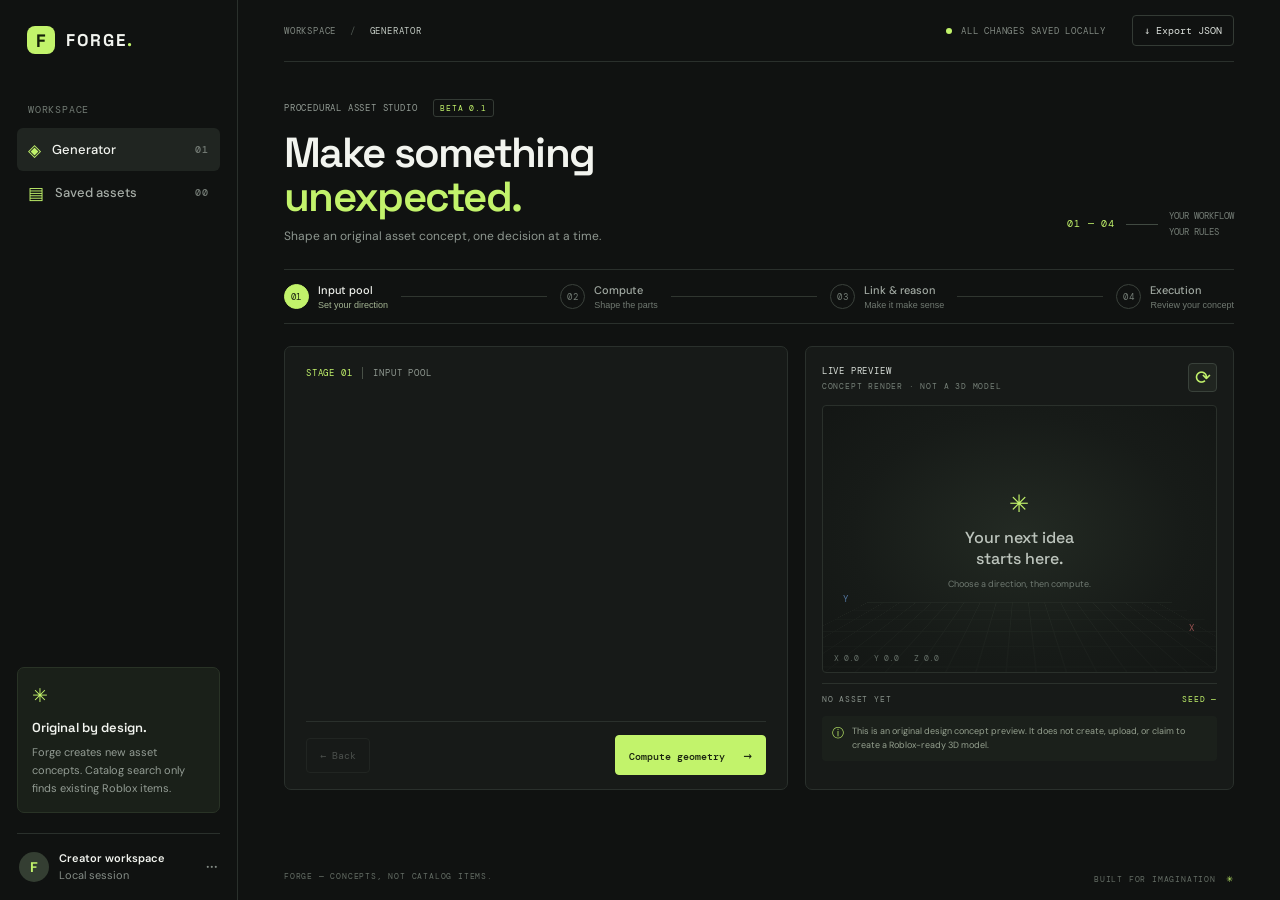
==== index.html @ 3b4d80a1 "Build four-stage Roblox asset concept generator" ====
<!doctype html>
<html lang="en">
<head>
  <meta charset="utf-8">
  <meta name="viewport" content="width=device-width, initial-scale=1">
  <meta name="theme-color" content="#101211">
  <meta name="description" content="Design original Roblox-inspired asset concepts with a four-stage generator, saved library, and JSON export.">
  <title>Forge — Roblox Asset Generator</title>
  <link rel="preconnect" href="https://fonts.googleapis.com">
  <link rel="preconnect" href="https://fonts.gstatic.com" crossorigin>
  <link href="https://fonts.googleapis.com/css2?family=DM+Mono:wght@400;500&family=DM+Sans:wght@400;500;600;700&family=Space+Grotesk:wght@400;500;600;700&display=swap" rel="stylesheet">
  <link rel="stylesheet" href="styles.css">
  <script src="app.js" defer></script>
</head>
<body>
  <div class="app-shell">
    <aside class="sidebar">
      <a class="brand" href="#" aria-label="Forge home"><span class="brand-mark">F</span><span>FORGE<span class="brand-dot">.</span></span></a>
      <div class="workspace-label">WORKSPACE</div>
      <button class="nav-item active" data-view="generator"><span class="nav-icon">◈</span> Generator <span class="nav-count">01</span></button>
      <button class="nav-item" data-view="library"><span class="nav-icon">▤</span> Saved assets <span id="saved-count" class="nav-count">00</span></button>
      <div class="sidebar-bottom">
        <div class="help-card"><span class="help-spark">✳</span><strong>Original by design.</strong><p>Forge creates new asset concepts. Catalog search only finds existing Roblox items.</p></div>
        <div class="profile"><div class="avatar">F</div><div><strong>Creator workspace</strong><span>Local session</span></div><span class="profile-menu">···</span></div>
      </div>
    </aside>

    <main class="main-content">
      <header class="topbar"><div class="breadcrumb">WORKSPACE <span>/</span> <b id="breadcrumb-page">GENERATOR</b></div><div class="topbar-right"><span class="status-dot"></span><span>ALL CHANGES SAVED LOCALLY</span><button id="export-top" class="top-export" type="button">↓ Export JSON</button></div></header>
      <section id="generator-view" class="view">
        <div class="page-heading"><div><div class="eyebrow">PROCEDURAL ASSET STUDIO <span class="version">BETA 0.1</span></div><h1>Make something<br><span>unexpected.</span></h1><p class="heading-copy">Shape an original asset concept, one decision at a time.</p></div><div class="heading-aside"><span class="aside-index">01 — 04</span><span class="aside-line"></span><span>YOUR WORKFLOW<br>YOUR RULES</span></div></div>
        <div class="stage-track" aria-label="Generation workflow stages">
          <button class="stage active" data-stage="1"><span class="stage-number">01</span><span><b>Input pool</b><small>Set your direction</small></span></button><span class="track-line"></span>
          <button class="stage" data-stage="2"><span class="stage-number">02</span><span><b>Compute</b><small>Shape the parts</small></span></button><span class="track-line"></span>
          <button class="stage" data-stage="3"><span class="stage-number">03</span><span><b>Link & reason</b><small>Make it make sense</small></span></button><span class="track-line"></span>
          <button class="stage" data-stage="4"><span class="stage-number">04</span><span><b>Execution</b><small>Review your concept</small></span></button>
        </div>
        <div class="workbench">
          <section class="controls-panel">
            <div class="panel-kicker"><span id="stage-kicker">STAGE 01</span><span class="panel-divider"></span><span id="stage-caption">INPUT POOL</span></div>
            <div id="stage-content"></div>
            <div class="panel-footer"><button id="back-btn" class="button button-quiet" type="button" disabled>← Back</button><button id="next-btn" class="button button-primary" type="button">Compute geometry <span>→</span></button></div>
          </section>
          <aside class="preview-panel">
            <div class="preview-top"><div><span class="preview-label">LIVE PREVIEW</span><span class="preview-sub">CONCEPT RENDER · NOT A 3D MODEL</span></div><button id="randomize-btn" class="icon-button" type="button" title="Generate a new random concept" aria-label="Generate a random concept">⟳</button></div>
            <div class="preview-stage"><div class="preview-grid"></div><span class="axis axis-x">X</span><span class="axis axis-y">Y</span><div id="asset-preview" class="asset-preview"><div class="empty-preview"><span>✳</span><b>Your next idea<br>starts here.</b><small>Choose a direction, then compute.</small></div></div><span class="preview-coordinate">X 0.0 &nbsp; Y 0.0 &nbsp; Z 0.0</span></div>
            <div class="preview-meta"><span id="preview-class">NO ASSET YET</span><span id="preview-seed">SEED —</span></div>
            <div class="preview-note"><span>ⓘ</span><p>This is an original design concept preview. It does not create, upload, or claim to create a Roblox-ready 3D model.</p></div>
          </aside>
        </div>
      </section>
      <section id="library-view" class="view hidden">
        <div class="library-heading"><div><div class="eyebrow">YOUR WORKSPACE</div><h1>Saved <span>assets.</span></h1><p class="heading-copy">Concepts are stored in this browser, just for you.</p></div><button id="library-export" class="button button-primary" type="button">↓ Export library JSON</button></div>
        <div id="library-content"></div>
      </section>
      <footer class="page-footer"><span>FORGE — CONCEPTS, NOT CATALOG ITEMS.</span><span>BUILT FOR IMAGINATION <b>✳</b></span></footer>
    </main>
  </div>
  <div id="toast" class="toast" role="status" aria-live="polite"></div>
</body>
</html>
---- styles.css ----
@import url('https://fonts.googleapis.com/css2?family=DM+Mono:wght@400;500&family=DM+Sans:wght@400;500;600;700&family=Space+Grotesk:wght@400;500;600;700&display=swap');
:root{color-scheme:dark;--bg:#101211;--panel:#171a18;--panel2:#1d211e;--line:#2a302c;--muted:#858d87;--text:#f2f4ef;--green:#c2f36b;--green-dark:#92c640;--mono:'DM Mono',monospace;--sans:'DM Sans',sans-serif;--display:'Space Grotesk',sans-serif}*{box-sizing:border-box}body{margin:0;background:var(--bg);color:var(--text);font-family:var(--sans);font-size:14px}.app-shell{min-height:100vh;display:flex}.sidebar{width:238px;flex-shrink:0;border-right:1px solid var(--line);padding:26px 17px 18px;display:flex;flex-direction:column;min-height:100vh}.brand{display:flex;align-items:center;gap:11px;color:var(--text);text-decoration:none;font:700 17px var(--display);letter-spacing:1.9px;padding:0 10px 49px}.brand-mark{height:28px;width:28px;border-radius:8px;background:var(--green);color:#15200a;display:grid;place-items:center;font:700 18px var(--display);letter-spacing:0}.brand-dot{color:var(--green)}.workspace-label,.eyebrow,.panel-kicker,.preview-label,.preview-sub,.preview-meta,.topbar,.page-footer,.stage-number,.nav-count,.aside-index{font-family:var(--mono);letter-spacing:.8px}.workspace-label{font-size:10px;color:#717a73;padding:0 11px 12px}.nav-item{height:43px;background:transparent;border:0;color:#a6ada7;display:flex;align-items:center;gap:11px;padding:0 11px;width:100%;text-align:left;border-radius:6px;font:500 13px var(--sans);cursor:pointer}.nav-item.active,.nav-item:hover{background:#202521;color:var(--text)}.nav-icon{font-size:17px;color:var(--green)}.nav-count{margin-left:auto;font-size:10px;color:#737b75}.sidebar-bottom{margin-top:auto}.help-card{padding:15px 14px;background:#1a2019;border:1px solid #293326;border-radius:7px;margin-bottom:20px}.help-spark{color:var(--green);font-size:19px;display:block;margin-bottom:10px}.help-card strong{font:600 13px var(--display)}.help-card p{color:#939c94;font-size:11px;line-height:1.65;margin:7px 0 0}.profile{border-top:1px solid var(--line);padding:17px 2px 0;display:flex;align-items:center;gap:10px}.avatar{height:30px;width:30px;border-radius:50%;background:#343e32;color:var(--green);display:grid;place-items:center;font-weight:700}.profile strong,.profile span{display:block;font-size:11px}.profile strong{font-weight:600}.profile div:nth-child(2) span{color:var(--muted);margin-top:3px}.profile-menu{margin-left:auto;color:var(--muted);font-size:18px!important}.main-content{width:min(1200px,100%);margin:0 auto;padding:0 46px;display:flex;flex-direction:column;min-height:100vh}.topbar{height:62px;border-bottom:1px solid var(--line);display:flex;align-items:center;justify-content:space-between;font-size:9px;color:#818982}.breadcrumb span{padding:0 8px;color:#4f5751}.breadcrumb b{color:#c3cbc4;font-weight:400}.topbar-right{display:flex;align-items:center;gap:9px}.status-dot{height:6px;width:6px;border-radius:50%;background:var(--green)}.top-export{margin-left:17px;border:1px solid #343b35;background:transparent;color:#dbe0db;border-radius:4px;padding:8px 11px;font:10px var(--mono);cursor:pointer}.top-export:hover{border-color:var(--green);color:var(--green)}.page-heading{padding:37px 0 25px;display:flex;justify-content:space-between;align-items:flex-end}.eyebrow{font-size:9px;color:#929b94}.version{display:inline-block;margin-left:10px;padding:3px 6px;border:1px solid #343b35;border-radius:3px;font-size:8px;color:var(--green)}h1{font:600 42px/1.05 var(--display);letter-spacing:-1.7px;margin:14px 0 9px}h1 span{color:var(--green)}.heading-copy{margin:0;color:#8e9790;font-size:12px}.heading-aside{display:flex;align-items:center;gap:11px;color:#747d76;font:9px/1.8 var(--mono);padding-bottom:4px}.aside-index{font-size:10px;color:var(--green)}.aside-line{width:32px;height:1px;background:#414a42}.stage-track{display:flex;align-items:center;border-top:1px solid var(--line);border-bottom:1px solid var(--line);padding:13px 0;margin-bottom:22px}.stage{display:flex;align-items:center;gap:9px;border:0;background:none;color:#747d76;text-align:left;padding:0;cursor:pointer;flex-shrink:0}.stage-number{height:25px;width:25px;border:1px solid #3a413b;border-radius:50%;display:grid;place-items:center;font-size:9px}.stage b,.stage small{display:block}.stage b{font:500 11px var(--sans);color:#a1a9a2}.stage small{font-size:9px;color:#707971;margin-top:3px}.stage.active .stage-number,.stage.done .stage-number{background:var(--green);color:#18200f;border-color:var(--green)}.stage.active b,.stage.done b{color:var(--text)}.stage.active small{color:#a4b593}.track-line{height:1px;background:#303630;flex:1;margin:0 13px;min-width:8px}.workbench{display:grid;grid-template-columns:minmax(0,1.08fr) minmax(330px,.92fr);gap:17px;align-items:stretch}.controls-panel,.preview-panel{background:var(--panel);border:1px solid var(--line);border-radius:7px}.controls-panel{padding:20px 21px 14px;min-height:444px;display:flex;flex-direction:column}.panel-kicker{display:flex;align-items:center;gap:10px;font-size:9px;color:var(--green)}.panel-divider{height:12px;width:1px;background:#485046}.panel-kicker span:last-child{color:#919a92}.stage-title{font:500 21px var(--display);letter-spacing:-.4px;margin:21px 0 5px}.stage-description{font-size:11px;line-height:1.6;color:#858e87;margin:0 0 20px;max-width:460px}.field-label{font:10px var(--mono);color:#bac1bb;letter-spacing:.3px;display:flex;justify-content:space-between;margin-bottom:8px}.field-label small{color:#79827b;font-size:9px}.field-grid{display:grid;grid-template-columns:1fr 1fr;gap:16px 13px}.field select,.field input[type=text],.field input[type=number]{width:100%;height:37px;border:1px solid #343b35;border-radius:4px;background:#111412;color:#e3e7e2;padding:0 10px;font:11px var(--sans);outline:none}.field select:focus,.field input:focus{border-color:var(--green-dark)}.color-options{display:flex;gap:8px;align-items:center;height:32px}.color-swatch{height:23px;width:23px;border:2px solid transparent;border-radius:50%;cursor:pointer;padding:0;position:relative}.color-swatch.selected{outline:1px solid var(--green);outline-offset:3px}.color-swatch.selected:after{content:'✓';position:absolute;inset:0;display:grid;place-items:center;font-size:11px;color:#fff;text-shadow:0 1px 3px #000}.range-row{display:flex;align-items:center;gap:10px}.range-row input{width:100%;accent-color:var(--green)}.range-value{font:10px var(--mono);color:var(--green);min-width:18px;text-align:right}.check-row{display:flex;align-items:center;gap:8px;color:#b1b8b2;font-size:11px;margin-top:13px}.check-row input{accent-color:var(--green)}.panel-footer{border-top:1px solid var(--line);margin-top:auto;padding-top:13px;display:flex;justify-content:space-between;align-items:center}.button{border:1px solid #343b35;border-radius:4px;padding:10px 13px;font:10px var(--mono);cursor:pointer}.button:disabled{opacity:.35;cursor:not-allowed}.button-quiet{color:#aab1ab;background:transparent}.button-primary{background:var(--green);border-color:var(--green);color:#17200e;font-weight:500}.button-primary:hover{background:#d0ff81}.button-primary span{margin-left:12px;font-size:14px}.inline-action{background:none;border:0;color:var(--green);font:10px var(--mono);cursor:pointer;padding:4px 0}.component-list{display:grid;gap:8px}.component-card{display:flex;align-items:center;gap:10px;border:1px solid #303731;background:#131613;border-radius:4px;padding:9px 10px}.component-icon{height:28px;width:28px;background:#242a24;border-radius:4px;display:grid;place-items:center;color:var(--green);font-size:14px}.component-card b{font-size:11px;font-weight:500}.component-card small{display:block;color:#79827b;font-size:9px;margin-top:3px}.component-card .component-tag{margin-left:auto;font:9px var(--mono);color:#a8b19e}.reasoning-box{border-left:2px solid var(--green);background:#1b211a;padding:12px 13px;color:#bac2b9;font-size:11px;line-height:1.6;margin-top:12px}.reasoning-box b{color:var(--green);font-weight:500}.execution-name{font:500 18px var(--display);margin:0 0 8px}.description-output{color:#a5ada6;font-size:11px;line-height:1.65;margin:0}.meta-grid{display:grid;grid-template-columns:1fr 1fr;gap:8px;margin-top:14px}.meta-cell{padding:9px;border:1px solid #303731;background:#131613;border-radius:4px;min-width:0}.meta-cell span{display:block;color:#778078;font:8px var(--mono);margin-bottom:5px}.meta-cell b{display:block;color:#cbd1cb;font-size:10px;font-weight:500;overflow-wrap:anywhere}.execution-actions{display:flex;align-items:center;gap:13px;margin-top:12px}.preview-panel{padding:16px;display:flex;flex-direction:column}.preview-top{display:flex;align-items:center;justify-content:space-between}.preview-label,.preview-sub{display:block;font-size:9px}.preview-label{color:#d8ded8}.preview-sub{font-size:8px;color:#768078;margin-top:4px}.icon-button{width:29px;height:29px;border:1px solid #39413a;background:#202520;color:var(--green);border-radius:4px;font-size:19px;cursor:pointer}.icon-button:hover{background:#2b3328}.preview-stage{height:268px;margin-top:13px;position:relative;overflow:hidden;border:1px solid #2a302b;border-radius:4px;background:radial-gradient(ellipse at 50% 48%,#232a23 0%,#171b18 60%,#131614 100%);display:flex;justify-content:center;align-items:center}.preview-grid{position:absolute;inset:48% -15% -40%;background-image:linear-gradient(#3a4439 1px,transparent 1px),linear-gradient(90deg,#3a4439 1px,transparent 1px);background-size:27px 27px;transform:perspective(120px) rotateX(42deg);opacity:.28;mask-image:linear-gradient(to bottom,#000,transparent 80%)}.axis{position:absolute;font:9px var(--mono);opacity:.6}.axis-x{bottom:38px;right:22px;color:#ef7878}.axis-y{bottom:67px;left:20px;color:#7db6ff}.preview-coordinate{position:absolute;bottom:9px;left:11px;font:8px var(--mono);color:#667069}.asset-preview{position:relative;z-index:1;display:grid;place-items:center;width:100%;height:100%}.empty-preview{text-align:center;color:#8d978d}.empty-preview span{display:block;font-size:24px;color:var(--green);margin-bottom:9px}.empty-preview b{font:500 16px/1.3 var(--display);color:#bdc5bd}.empty-preview small{display:block;margin-top:8px;color:#707a72;font-size:9px}.asset-svg{width:84%;height:88%;overflow:visible;filter:drop-shadow(0 13px 12px #080a08aa)}.preview-meta{display:flex;justify-content:space-between;border-top:1px solid #2b312c;margin-top:10px;padding-top:10px;color:#89928b;font-size:8px}.preview-meta span:last-child{color:var(--green)}.preview-note{display:flex;gap:8px;margin-top:12px;padding:9px 10px;background:#1b201b;border-radius:4px;color:#95a08f}.preview-note span{color:var(--green);font-size:12px}.preview-note p{font-size:9px;line-height:1.5;margin:0}.page-footer{margin-top:auto;padding:21px 0 15px;display:flex;justify-content:space-between;color:#646d65;font-size:8px}.page-footer b{color:var(--green);font-size:11px;margin-left:5px}.hidden{display:none!important}.library-heading{padding:45px 0 28px;display:flex;align-items:flex-end;justify-content:space-between}.library-heading h1{margin-top:15px}.empty-library{border:1px dashed #353d36;border-radius:7px;min-height:230px;display:grid;place-content:center;text-align:center}.empty-library span{font-size:25px;color:var(--green);margin-bottom:10px}.empty-library strong{font:500 16px var(--display)}.empty-library p{font-size:11px;color:#858e87}.asset-grid{display:grid;grid-template-columns:repeat(auto-fill,minmax(220px,1fr));gap:13px}.asset-card{border:1px solid var(--line);background:var(--panel);border-radius:6px;overflow:hidden}.asset-card-art{height:150px;background:radial-gradient(ellipse,#252d25,#151816);display:grid;place-items:center}.asset-card-art .asset-svg{height:94%;width:80%}.asset-card-body{padding:12px}.asset-card-body h3{font:500 14px var(--display);margin:0 0 5px}.asset-card-body p{color:#818a82;font-size:10px;margin:0}.asset-card-actions{display:flex;gap:7px;margin-top:12px}.small-button{flex:1;padding:7px 6px;border:1px solid #353d36;background:transparent;color:#c0c8c0;border-radius:3px;font:9px var(--mono);cursor:pointer}.small-button:hover{border-color:var(--green);color:var(--green)}.small-button.danger:hover{border-color:#f08074;color:#f08074}.toast{position:fixed;bottom:24px;left:50%;transform:translate(-50%,15px);background:#d1f58f;color:#17200e;border-radius:4px;padding:10px 16px;font:11px var(--mono);opacity:0;pointer-events:none;transition:.2s;z-index:5}.toast.show{opacity:1;transform:translate(-50%,0)}
@media(max-width:950px){.main-content{padding:0 25px}.sidebar{width:205px}.workbench{grid-template-columns:1fr}.preview-panel{min-height:390px}.preview-stage{height:300px}.controls-panel{min-height:410px}}
@media(max-width:650px){.sidebar{width:58px;padding:18px 8px}.brand{padding:0 7px 40px;font-size:0}.brand-mark{flex-shrink:0}.workspace-label,.nav-item:not(.active) .nav-count,.nav-item:not(.active){font-size:0}.nav-item{justify-content:center;padding:0}.nav-item .nav-icon{font-size:19px}.nav-count{font-size:8px!important;position:absolute;margin:27px 0 0 27px}.help-card,.profile{display:none}.main-content{padding:0 14px}.topbar{font-size:8px}.topbar-right{gap:5px}.top-export{margin-left:5px;padding:7px}.page-heading{padding-top:27px}.heading-aside{display:none}h1{font-size:35px}.stage-track{overflow-x:auto;gap:10px}.stage{gap:6px}.stage b{font-size:9px}.stage small{font-size:8px}.track-line{margin:0 2px;min-width:12px}.controls-panel{padding:17px 14px;min-height:460px}.preview-panel{padding:12px}.preview-stage{height:255px}.field-grid{gap:13px 9px}.library-heading{align-items:flex-start;gap:12px;flex-direction:column}.page-footer{font-size:7px}}
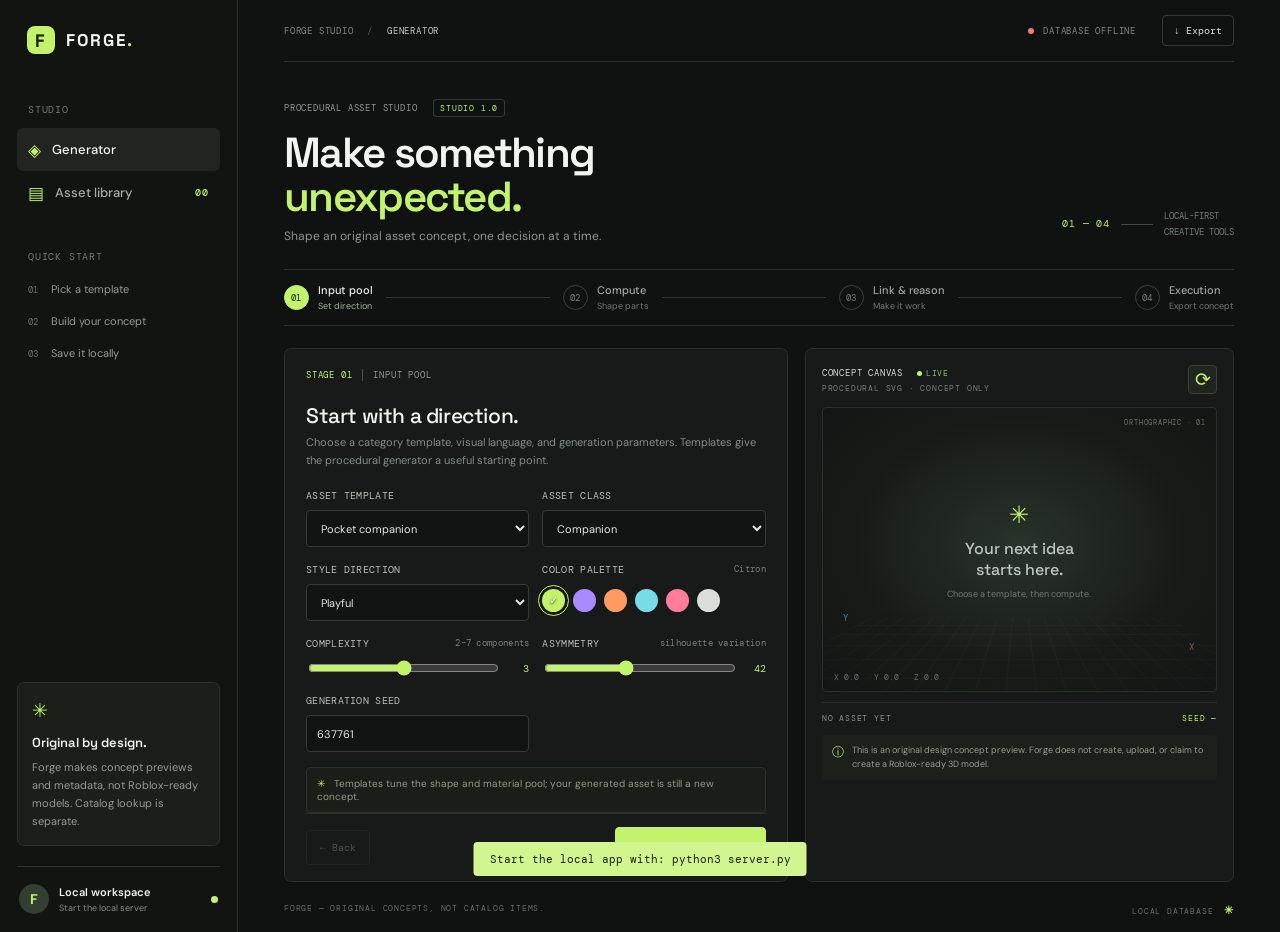
==== commit 31a72773: "Upgrade Forge Studio with SQLite backend and advanced generator" ====
--- a/index.html
+++ b/index.html
@@ -4,8 +4,8 @@
   <meta charset="utf-8">
   <meta name="viewport" content="width=device-width, initial-scale=1">
   <meta name="theme-color" content="#101211">
-  <meta name="description" content="Design original Roblox-inspired asset concepts with a four-stage generator, saved library, and JSON export.">
-  <title>Forge — Roblox Asset Generator</title>
+  <meta name="description" content="Generate original Roblox-inspired asset concepts with Forge Studio.">
+  <title>Forge Studio — Asset Generator</title>
   <link rel="preconnect" href="https://fonts.googleapis.com">
   <link rel="preconnect" href="https://fonts.gstatic.com" crossorigin>
   <link href="https://fonts.googleapis.com/css2?family=DM+Mono:wght@400;500&family=DM+Sans:wght@400;500;600;700&family=Space+Grotesk:wght@400;500;600;700&display=swap" rel="stylesheet">
@@ -15,45 +15,36 @@
 <body>
   <div class="app-shell">
     <aside class="sidebar">
-      <a class="brand" href="#" aria-label="Forge home"><span class="brand-mark">F</span><span>FORGE<span class="brand-dot">.</span></span></a>
-      <div class="workspace-label">WORKSPACE</div>
-      <button class="nav-item active" data-view="generator"><span class="nav-icon">◈</span> Generator <span class="nav-count">01</span></button>
-      <button class="nav-item" data-view="library"><span class="nav-icon">▤</span> Saved assets <span id="saved-count" class="nav-count">00</span></button>
+      <a class="brand" href="#" aria-label="Forge Studio home"><span class="brand-mark">F</span><span>FORGE<span class="brand-dot">.</span></span></a>
+      <div class="workspace-label">STUDIO</div>
+      <button class="nav-item active" data-view="generator"><span class="nav-icon">◈</span> Generator</button>
+      <button class="nav-item" data-view="library"><span class="nav-icon">▤</span> Asset library <span id="saved-count" class="nav-count">00</span></button>
+      <div class="sidebar-section-label">QUICK START</div>
+      <div class="sidebar-hint"><span>01</span> Pick a template</div>
+      <div class="sidebar-hint"><span>02</span> Build your concept</div>
+      <div class="sidebar-hint"><span>03</span> Save it locally</div>
       <div class="sidebar-bottom">
-        <div class="help-card"><span class="help-spark">✳</span><strong>Original by design.</strong><p>Forge creates new asset concepts. Catalog search only finds existing Roblox items.</p></div>
-        <div class="profile"><div class="avatar">F</div><div><strong>Creator workspace</strong><span>Local session</span></div><span class="profile-menu">···</span></div>
+        <div class="help-card"><span class="help-spark">✳</span><strong>Original by design.</strong><p>Forge makes concept previews and metadata, not Roblox-ready models. Catalog lookup is separate.</p></div>
+        <div class="profile"><div class="avatar">F</div><div><strong>Local workspace</strong><span id="db-profile">Connecting to database…</span></div><span class="profile-dot"></span></div>
       </div>
     </aside>
-
     <main class="main-content">
-      <header class="topbar"><div class="breadcrumb">WORKSPACE <span>/</span> <b id="breadcrumb-page">GENERATOR</b></div><div class="topbar-right"><span class="status-dot"></span><span>ALL CHANGES SAVED LOCALLY</span><button id="export-top" class="top-export" type="button">↓ Export JSON</button></div></header>
+      <header class="topbar"><div class="breadcrumb">FORGE STUDIO <span>/</span> <b id="breadcrumb-page">GENERATOR</b></div><div class="topbar-right"><span id="api-dot" class="status-dot"></span><span id="api-status">CHECKING LOCAL DATABASE</span><button id="export-top" class="top-export" type="button">↓ Export</button></div></header>
       <section id="generator-view" class="view">
-        <div class="page-heading"><div><div class="eyebrow">PROCEDURAL ASSET STUDIO <span class="version">BETA 0.1</span></div><h1>Make something<br><span>unexpected.</span></h1><p class="heading-copy">Shape an original asset concept, one decision at a time.</p></div><div class="heading-aside"><span class="aside-index">01 — 04</span><span class="aside-line"></span><span>YOUR WORKFLOW<br>YOUR RULES</span></div></div>
+        <div class="page-heading"><div><div class="eyebrow">PROCEDURAL ASSET STUDIO <span class="version">STUDIO 1.0</span></div><h1>Make something<br><span>unexpected.</span></h1><p class="heading-copy">Shape an original asset concept, one decision at a time.</p></div><div class="heading-aside"><span class="aside-index">01 — 04</span><span class="aside-line"></span><span>LOCAL-FIRST<br>CREATIVE TOOLS</span></div></div>
         <div class="stage-track" aria-label="Generation workflow stages">
-          <button class="stage active" data-stage="1"><span class="stage-number">01</span><span><b>Input pool</b><small>Set your direction</small></span></button><span class="track-line"></span>
-          <button class="stage" data-stage="2"><span class="stage-number">02</span><span><b>Compute</b><small>Shape the parts</small></span></button><span class="track-line"></span>
-          <button class="stage" data-stage="3"><span class="stage-number">03</span><span><b>Link & reason</b><small>Make it make sense</small></span></button><span class="track-line"></span>
-          <button class="stage" data-stage="4"><span class="stage-number">04</span><span><b>Execution</b><small>Review your concept</small></span></button>
+          <button class="stage active" data-stage="1"><span class="stage-number">01</span><span><b>Input pool</b><small>Set direction</small></span></button><span class="track-line"></span>
+          <button class="stage" data-stage="2"><span class="stage-number">02</span><span><b>Compute</b><small>Shape parts</small></span></button><span class="track-line"></span>
+          <button class="stage" data-stage="3"><span class="stage-number">03</span><span><b>Link & reason</b><small>Make it work</small></span></button><span class="track-line"></span>
+          <button class="stage" data-stage="4"><span class="stage-number">04</span><span><b>Execution</b><small>Export concept</small></span></button>
         </div>
         <div class="workbench">
-          <section class="controls-panel">
-            <div class="panel-kicker"><span id="stage-kicker">STAGE 01</span><span class="panel-divider"></span><span id="stage-caption">INPUT POOL</span></div>
-            <div id="stage-content"></div>
-            <div class="panel-footer"><button id="back-btn" class="button button-quiet" type="button" disabled>← Back</button><button id="next-btn" class="button button-primary" type="button">Compute geometry <span>→</span></button></div>
-          </section>
-          <aside class="preview-panel">
-            <div class="preview-top"><div><span class="preview-label">LIVE PREVIEW</span><span class="preview-sub">CONCEPT RENDER · NOT A 3D MODEL</span></div><button id="randomize-btn" class="icon-button" type="button" title="Generate a new random concept" aria-label="Generate a random concept">⟳</button></div>
-            <div class="preview-stage"><div class="preview-grid"></div><span class="axis axis-x">X</span><span class="axis axis-y">Y</span><div id="asset-preview" class="asset-preview"><div class="empty-preview"><span>✳</span><b>Your next idea<br>starts here.</b><small>Choose a direction, then compute.</small></div></div><span class="preview-coordinate">X 0.0 &nbsp; Y 0.0 &nbsp; Z 0.0</span></div>
-            <div class="preview-meta"><span id="preview-class">NO ASSET YET</span><span id="preview-seed">SEED —</span></div>
-            <div class="preview-note"><span>ⓘ</span><p>This is an original design concept preview. It does not create, upload, or claim to create a Roblox-ready 3D model.</p></div>
-          </aside>
+          <section class="controls-panel"><div class="panel-kicker"><span id="stage-kicker">STAGE 01</span><span class="panel-divider"></span><span id="stage-caption">INPUT POOL</span></div><div id="stage-content"></div><div class="panel-footer"><button id="back-btn" class="button button-quiet" type="button" disabled>← Back</button><button id="next-btn" class="button button-primary" type="button">Compute geometry <span>→</span></button></div></section>
+          <aside class="preview-panel"><div class="preview-top"><div><span class="preview-label">CONCEPT CANVAS <span class="live-pill"><i></i> LIVE</span></span><span class="preview-sub">PROCEDURAL SVG · CONCEPT ONLY</span></div><div class="preview-tools"><button id="randomize-btn" class="icon-button" type="button" title="Generate a fresh concept" aria-label="Generate a fresh concept">⟳</button></div></div><div class="preview-stage"><div class="preview-grid"></div><span class="axis axis-x">X</span><span class="axis axis-y">Y</span><div id="asset-preview" class="asset-preview"><div class="empty-preview"><span>✳</span><b>Your next idea<br>starts here.</b><small>Choose a template, then compute.</small></div></div><span class="preview-coordinate">X 0.0 &nbsp; Y 0.0 &nbsp; Z 0.0</span><span class="canvas-badge">ORTHOGRAPHIC · 01</span></div><div class="preview-meta"><span id="preview-class">NO ASSET YET</span><span id="preview-seed">SEED —</span></div><div class="preview-note"><span>ⓘ</span><p>This is an original design concept preview. Forge does not create, upload, or claim to create a Roblox-ready 3D model.</p></div></aside>
         </div>
       </section>
-      <section id="library-view" class="view hidden">
-        <div class="library-heading"><div><div class="eyebrow">YOUR WORKSPACE</div><h1>Saved <span>assets.</span></h1><p class="heading-copy">Concepts are stored in this browser, just for you.</p></div><button id="library-export" class="button button-primary" type="button">↓ Export library JSON</button></div>
-        <div id="library-content"></div>
-      </section>
-      <footer class="page-footer"><span>FORGE — CONCEPTS, NOT CATALOG ITEMS.</span><span>BUILT FOR IMAGINATION <b>✳</b></span></footer>
+      <section id="library-view" class="view hidden"><div class="library-heading"><div><div class="eyebrow">YOUR LOCAL DATABASE</div><h1>Asset <span>library.</span></h1><p class="heading-copy">Saved concepts persist on this device in SQLite.</p></div><button id="library-export" class="button button-primary" type="button">↓ Export CMS bundle</button></div><div class="library-toolbar"><label class="search-box"><span>⌕</span><input id="library-search" type="search" placeholder="Search saved concepts…" aria-label="Search saved concepts"></label><span id="library-total" class="library-total">0 CONCEPTS</span></div><div id="library-content"></div></section>
+      <footer class="page-footer"><span>FORGE — ORIGINAL CONCEPTS, NOT CATALOG ITEMS.</span><span>LOCAL DATABASE <b>✳</b></span></footer>
     </main>
   </div>
   <div id="toast" class="toast" role="status" aria-live="polite"></div>
--- a/styles.css
+++ b/styles.css
@@ -1,4 +1,4 @@
 @import url('https://fonts.googleapis.com/css2?family=DM+Mono:wght@400;500&family=DM+Sans:wght@400;500;600;700&family=Space+Grotesk:wght@400;500;600;700&display=swap');
-:root{color-scheme:dark;--bg:#101211;--panel:#171a18;--panel2:#1d211e;--line:#2a302c;--muted:#858d87;--text:#f2f4ef;--green:#c2f36b;--green-dark:#92c640;--mono:'DM Mono',monospace;--sans:'DM Sans',sans-serif;--display:'Space Grotesk',sans-serif}*{box-sizing:border-box}body{margin:0;background:var(--bg);color:var(--text);font-family:var(--sans);font-size:14px}.app-shell{min-height:100vh;display:flex}.sidebar{width:238px;flex-shrink:0;border-right:1px solid var(--line);padding:26px 17px 18px;display:flex;flex-direction:column;min-height:100vh}.brand{display:flex;align-items:center;gap:11px;color:var(--text);text-decoration:none;font:700 17px var(--display);letter-spacing:1.9px;padding:0 10px 49px}.brand-mark{height:28px;width:28px;border-radius:8px;background:var(--green);color:#15200a;display:grid;place-items:center;font:700 18px var(--display);letter-spacing:0}.brand-dot{color:var(--green)}.workspace-label,.eyebrow,.panel-kicker,.preview-label,.preview-sub,.preview-meta,.topbar,.page-footer,.stage-number,.nav-count,.aside-index{font-family:var(--mono);letter-spacing:.8px}.workspace-label{font-size:10px;color:#717a73;padding:0 11px 12px}.nav-item{height:43px;background:transparent;border:0;color:#a6ada7;display:flex;align-items:center;gap:11px;padding:0 11px;width:100%;text-align:left;border-radius:6px;font:500 13px var(--sans);cursor:pointer}.nav-item.active,.nav-item:hover{background:#202521;color:var(--text)}.nav-icon{font-size:17px;color:var(--green)}.nav-count{margin-left:auto;font-size:10px;color:#737b75}.sidebar-bottom{margin-top:auto}.help-card{padding:15px 14px;background:#1a2019;border:1px solid #293326;border-radius:7px;margin-bottom:20px}.help-spark{color:var(--green);font-size:19px;display:block;margin-bottom:10px}.help-card strong{font:600 13px var(--display)}.help-card p{color:#939c94;font-size:11px;line-height:1.65;margin:7px 0 0}.profile{border-top:1px solid var(--line);padding:17px 2px 0;display:flex;align-items:center;gap:10px}.avatar{height:30px;width:30px;border-radius:50%;background:#343e32;color:var(--green);display:grid;place-items:center;font-weight:700}.profile strong,.profile span{display:block;font-size:11px}.profile strong{font-weight:600}.profile div:nth-child(2) span{color:var(--muted);margin-top:3px}.profile-menu{margin-left:auto;color:var(--muted);font-size:18px!important}.main-content{width:min(1200px,100%);margin:0 auto;padding:0 46px;display:flex;flex-direction:column;min-height:100vh}.topbar{height:62px;border-bottom:1px solid var(--line);display:flex;align-items:center;justify-content:space-between;font-size:9px;color:#818982}.breadcrumb span{padding:0 8px;color:#4f5751}.breadcrumb b{color:#c3cbc4;font-weight:400}.topbar-right{display:flex;align-items:center;gap:9px}.status-dot{height:6px;width:6px;border-radius:50%;background:var(--green)}.top-export{margin-left:17px;border:1px solid #343b35;background:transparent;color:#dbe0db;border-radius:4px;padding:8px 11px;font:10px var(--mono);cursor:pointer}.top-export:hover{border-color:var(--green);color:var(--green)}.page-heading{padding:37px 0 25px;display:flex;justify-content:space-between;align-items:flex-end}.eyebrow{font-size:9px;color:#929b94}.version{display:inline-block;margin-left:10px;padding:3px 6px;border:1px solid #343b35;border-radius:3px;font-size:8px;color:var(--green)}h1{font:600 42px/1.05 var(--display);letter-spacing:-1.7px;margin:14px 0 9px}h1 span{color:var(--green)}.heading-copy{margin:0;color:#8e9790;font-size:12px}.heading-aside{display:flex;align-items:center;gap:11px;color:#747d76;font:9px/1.8 var(--mono);padding-bottom:4px}.aside-index{font-size:10px;color:var(--green)}.aside-line{width:32px;height:1px;background:#414a42}.stage-track{display:flex;align-items:center;border-top:1px solid var(--line);border-bottom:1px solid var(--line);padding:13px 0;margin-bottom:22px}.stage{display:flex;align-items:center;gap:9px;border:0;background:none;color:#747d76;text-align:left;padding:0;cursor:pointer;flex-shrink:0}.stage-number{height:25px;width:25px;border:1px solid #3a413b;border-radius:50%;display:grid;place-items:center;font-size:9px}.stage b,.stage small{display:block}.stage b{font:500 11px var(--sans);color:#a1a9a2}.stage small{font-size:9px;color:#707971;margin-top:3px}.stage.active .stage-number,.stage.done .stage-number{background:var(--green);color:#18200f;border-color:var(--green)}.stage.active b,.stage.done b{color:var(--text)}.stage.active small{color:#a4b593}.track-line{height:1px;background:#303630;flex:1;margin:0 13px;min-width:8px}.workbench{display:grid;grid-template-columns:minmax(0,1.08fr) minmax(330px,.92fr);gap:17px;align-items:stretch}.controls-panel,.preview-panel{background:var(--panel);border:1px solid var(--line);border-radius:7px}.controls-panel{padding:20px 21px 14px;min-height:444px;display:flex;flex-direction:column}.panel-kicker{display:flex;align-items:center;gap:10px;font-size:9px;color:var(--green)}.panel-divider{height:12px;width:1px;background:#485046}.panel-kicker span:last-child{color:#919a92}.stage-title{font:500 21px var(--display);letter-spacing:-.4px;margin:21px 0 5px}.stage-description{font-size:11px;line-height:1.6;color:#858e87;margin:0 0 20px;max-width:460px}.field-label{font:10px var(--mono);color:#bac1bb;letter-spacing:.3px;display:flex;justify-content:space-between;margin-bottom:8px}.field-label small{color:#79827b;font-size:9px}.field-grid{display:grid;grid-template-columns:1fr 1fr;gap:16px 13px}.field select,.field input[type=text],.field input[type=number]{width:100%;height:37px;border:1px solid #343b35;border-radius:4px;background:#111412;color:#e3e7e2;padding:0 10px;font:11px var(--sans);outline:none}.field select:focus,.field input:focus{border-color:var(--green-dark)}.color-options{display:flex;gap:8px;align-items:center;height:32px}.color-swatch{height:23px;width:23px;border:2px solid transparent;border-radius:50%;cursor:pointer;padding:0;position:relative}.color-swatch.selected{outline:1px solid var(--green);outline-offset:3px}.color-swatch.selected:after{content:'✓';position:absolute;inset:0;display:grid;place-items:center;font-size:11px;color:#fff;text-shadow:0 1px 3px #000}.range-row{display:flex;align-items:center;gap:10px}.range-row input{width:100%;accent-color:var(--green)}.range-value{font:10px var(--mono);color:var(--green);min-width:18px;text-align:right}.check-row{display:flex;align-items:center;gap:8px;color:#b1b8b2;font-size:11px;margin-top:13px}.check-row input{accent-color:var(--green)}.panel-footer{border-top:1px solid var(--line);margin-top:auto;padding-top:13px;display:flex;justify-content:space-between;align-items:center}.button{border:1px solid #343b35;border-radius:4px;padding:10px 13px;font:10px var(--mono);cursor:pointer}.button:disabled{opacity:.35;cursor:not-allowed}.button-quiet{color:#aab1ab;background:transparent}.button-primary{background:var(--green);border-color:var(--green);color:#17200e;font-weight:500}.button-primary:hover{background:#d0ff81}.button-primary span{margin-left:12px;font-size:14px}.inline-action{background:none;border:0;color:var(--green);font:10px var(--mono);cursor:pointer;padding:4px 0}.component-list{display:grid;gap:8px}.component-card{display:flex;align-items:center;gap:10px;border:1px solid #303731;background:#131613;border-radius:4px;padding:9px 10px}.component-icon{height:28px;width:28px;background:#242a24;border-radius:4px;display:grid;place-items:center;color:var(--green);font-size:14px}.component-card b{font-size:11px;font-weight:500}.component-card small{display:block;color:#79827b;font-size:9px;margin-top:3px}.component-card .component-tag{margin-left:auto;font:9px var(--mono);color:#a8b19e}.reasoning-box{border-left:2px solid var(--green);background:#1b211a;padding:12px 13px;color:#bac2b9;font-size:11px;line-height:1.6;margin-top:12px}.reasoning-box b{color:var(--green);font-weight:500}.execution-name{font:500 18px var(--display);margin:0 0 8px}.description-output{color:#a5ada6;font-size:11px;line-height:1.65;margin:0}.meta-grid{display:grid;grid-template-columns:1fr 1fr;gap:8px;margin-top:14px}.meta-cell{padding:9px;border:1px solid #303731;background:#131613;border-radius:4px;min-width:0}.meta-cell span{display:block;color:#778078;font:8px var(--mono);margin-bottom:5px}.meta-cell b{display:block;color:#cbd1cb;font-size:10px;font-weight:500;overflow-wrap:anywhere}.execution-actions{display:flex;align-items:center;gap:13px;margin-top:12px}.preview-panel{padding:16px;display:flex;flex-direction:column}.preview-top{display:flex;align-items:center;justify-content:space-between}.preview-label,.preview-sub{display:block;font-size:9px}.preview-label{color:#d8ded8}.preview-sub{font-size:8px;color:#768078;margin-top:4px}.icon-button{width:29px;height:29px;border:1px solid #39413a;background:#202520;color:var(--green);border-radius:4px;font-size:19px;cursor:pointer}.icon-button:hover{background:#2b3328}.preview-stage{height:268px;margin-top:13px;position:relative;overflow:hidden;border:1px solid #2a302b;border-radius:4px;background:radial-gradient(ellipse at 50% 48%,#232a23 0%,#171b18 60%,#131614 100%);display:flex;justify-content:center;align-items:center}.preview-grid{position:absolute;inset:48% -15% -40%;background-image:linear-gradient(#3a4439 1px,transparent 1px),linear-gradient(90deg,#3a4439 1px,transparent 1px);background-size:27px 27px;transform:perspective(120px) rotateX(42deg);opacity:.28;mask-image:linear-gradient(to bottom,#000,transparent 80%)}.axis{position:absolute;font:9px var(--mono);opacity:.6}.axis-x{bottom:38px;right:22px;color:#ef7878}.axis-y{bottom:67px;left:20px;color:#7db6ff}.preview-coordinate{position:absolute;bottom:9px;left:11px;font:8px var(--mono);color:#667069}.asset-preview{position:relative;z-index:1;display:grid;place-items:center;width:100%;height:100%}.empty-preview{text-align:center;color:#8d978d}.empty-preview span{display:block;font-size:24px;color:var(--green);margin-bottom:9px}.empty-preview b{font:500 16px/1.3 var(--display);color:#bdc5bd}.empty-preview small{display:block;margin-top:8px;color:#707a72;font-size:9px}.asset-svg{width:84%;height:88%;overflow:visible;filter:drop-shadow(0 13px 12px #080a08aa)}.preview-meta{display:flex;justify-content:space-between;border-top:1px solid #2b312c;margin-top:10px;padding-top:10px;color:#89928b;font-size:8px}.preview-meta span:last-child{color:var(--green)}.preview-note{display:flex;gap:8px;margin-top:12px;padding:9px 10px;background:#1b201b;border-radius:4px;color:#95a08f}.preview-note span{color:var(--green);font-size:12px}.preview-note p{font-size:9px;line-height:1.5;margin:0}.page-footer{margin-top:auto;padding:21px 0 15px;display:flex;justify-content:space-between;color:#646d65;font-size:8px}.page-footer b{color:var(--green);font-size:11px;margin-left:5px}.hidden{display:none!important}.library-heading{padding:45px 0 28px;display:flex;align-items:flex-end;justify-content:space-between}.library-heading h1{margin-top:15px}.empty-library{border:1px dashed #353d36;border-radius:7px;min-height:230px;display:grid;place-content:center;text-align:center}.empty-library span{font-size:25px;color:var(--green);margin-bottom:10px}.empty-library strong{font:500 16px var(--display)}.empty-library p{font-size:11px;color:#858e87}.asset-grid{display:grid;grid-template-columns:repeat(auto-fill,minmax(220px,1fr));gap:13px}.asset-card{border:1px solid var(--line);background:var(--panel);border-radius:6px;overflow:hidden}.asset-card-art{height:150px;background:radial-gradient(ellipse,#252d25,#151816);display:grid;place-items:center}.asset-card-art .asset-svg{height:94%;width:80%}.asset-card-body{padding:12px}.asset-card-body h3{font:500 14px var(--display);margin:0 0 5px}.asset-card-body p{color:#818a82;font-size:10px;margin:0}.asset-card-actions{display:flex;gap:7px;margin-top:12px}.small-button{flex:1;padding:7px 6px;border:1px solid #353d36;background:transparent;color:#c0c8c0;border-radius:3px;font:9px var(--mono);cursor:pointer}.small-button:hover{border-color:var(--green);color:var(--green)}.small-button.danger:hover{border-color:#f08074;color:#f08074}.toast{position:fixed;bottom:24px;left:50%;transform:translate(-50%,15px);background:#d1f58f;color:#17200e;border-radius:4px;padding:10px 16px;font:11px var(--mono);opacity:0;pointer-events:none;transition:.2s;z-index:5}.toast.show{opacity:1;transform:translate(-50%,0)}
-@media(max-width:950px){.main-content{padding:0 25px}.sidebar{width:205px}.workbench{grid-template-columns:1fr}.preview-panel{min-height:390px}.preview-stage{height:300px}.controls-panel{min-height:410px}}
-@media(max-width:650px){.sidebar{width:58px;padding:18px 8px}.brand{padding:0 7px 40px;font-size:0}.brand-mark{flex-shrink:0}.workspace-label,.nav-item:not(.active) .nav-count,.nav-item:not(.active){font-size:0}.nav-item{justify-content:center;padding:0}.nav-item .nav-icon{font-size:19px}.nav-count{font-size:8px!important;position:absolute;margin:27px 0 0 27px}.help-card,.profile{display:none}.main-content{padding:0 14px}.topbar{font-size:8px}.topbar-right{gap:5px}.top-export{margin-left:5px;padding:7px}.page-heading{padding-top:27px}.heading-aside{display:none}h1{font-size:35px}.stage-track{overflow-x:auto;gap:10px}.stage{gap:6px}.stage b{font-size:9px}.stage small{font-size:8px}.track-line{margin:0 2px;min-width:12px}.controls-panel{padding:17px 14px;min-height:460px}.preview-panel{padding:12px}.preview-stage{height:255px}.field-grid{gap:13px 9px}.library-heading{align-items:flex-start;gap:12px;flex-direction:column}.page-footer{font-size:7px}}
+:root{color-scheme:dark;--bg:#101211;--panel:#171a18;--panel2:#1d211e;--line:#2a302c;--muted:#858d87;--text:#f2f4ef;--green:#c2f36b;--green-dark:#92c640;--mono:'DM Mono',monospace;--sans:'DM Sans',sans-serif;--display:'Space Grotesk',sans-serif}*{box-sizing:border-box}body{margin:0;background:var(--bg);color:var(--text);font:14px var(--sans)}button,input,select{font:inherit}.app-shell{min-height:100vh;display:flex}.sidebar{width:238px;flex-shrink:0;border-right:1px solid var(--line);padding:26px 17px 18px;display:flex;flex-direction:column;min-height:100vh;background:#121412}.brand{display:flex;align-items:center;gap:11px;color:var(--text);text-decoration:none;font:700 17px var(--display);letter-spacing:1.9px;padding:0 10px 49px}.brand-mark{height:28px;width:28px;border-radius:8px;background:var(--green);color:#15200a;display:grid;place-items:center;font:700 18px var(--display)}.brand-dot{color:var(--green)}.workspace-label,.sidebar-section-label,.eyebrow,.panel-kicker,.preview-label,.preview-sub,.preview-meta,.topbar,.page-footer,.stage-number,.nav-count,.aside-index,.library-total,.canvas-badge{font-family:var(--mono);letter-spacing:.8px}.workspace-label,.sidebar-section-label{font-size:10px;color:#717a73;padding:0 11px 12px}.nav-item{height:43px;background:transparent;border:0;color:#a6ada7;display:flex;align-items:center;gap:11px;padding:0 11px;width:100%;text-align:left;border-radius:6px;font:500 13px var(--sans);cursor:pointer}.nav-item.active,.nav-item:hover{background:#202521;color:var(--text)}.nav-icon{font-size:17px;color:var(--green)}.nav-count{margin-left:auto;font-size:10px;color:var(--green)}.sidebar-section-label{padding-top:36px;padding-bottom:10px}.sidebar-hint{padding:9px 11px;color:#939b94;font-size:11px}.sidebar-hint span{font:9px var(--mono);color:#667067;margin-right:10px}.sidebar-bottom{margin-top:auto}.help-card{padding:15px 14px;background:#1a2019;border:1px solid #293326;border-radius:7px;margin-bottom:20px}.help-spark{color:var(--green);font-size:19px;display:block;margin-bottom:10px}.help-card strong{font:600 13px var(--display)}.help-card p{color:#939c94;font-size:11px;line-height:1.65;margin:7px 0 0}.profile{border-top:1px solid var(--line);padding:17px 2px 0;display:flex;align-items:center;gap:10px}.avatar{height:30px;width:30px;border-radius:50%;background:#343e32;color:var(--green);display:grid;place-items:center;font-weight:700}.profile strong,.profile span{display:block;font-size:11px}.profile strong{font-weight:600}.profile div:nth-child(2) span{color:var(--muted);margin-top:3px;font-size:9px}.profile-dot{margin-left:auto;height:7px;width:7px;border-radius:50%;background:var(--green)}.main-content{width:min(1200px,100%);margin:0 auto;padding:0 46px;display:flex;flex-direction:column;min-height:100vh}.topbar{height:62px;border-bottom:1px solid var(--line);display:flex;align-items:center;justify-content:space-between;font-size:9px;color:#818982}.breadcrumb span{padding:0 8px;color:#4f5751}.breadcrumb b{color:#c3cbc4;font-weight:400}.topbar-right{display:flex;align-items:center;gap:9px}.status-dot{height:6px;width:6px;border-radius:50%;background:var(--green)}.status-dot.offline{background:#f08074}.top-export{margin-left:17px;border:1px solid #343b35;background:transparent;color:#dbe0db;border-radius:4px;padding:8px 11px;font:10px var(--mono);cursor:pointer}.top-export:hover{border-color:var(--green);color:var(--green)}.page-heading{padding:37px 0 25px;display:flex;justify-content:space-between;align-items:flex-end}.eyebrow{font-size:9px;color:#929b94}.version{display:inline-block;margin-left:10px;padding:3px 6px;border:1px solid #343b35;border-radius:3px;font-size:8px;color:var(--green)}h1{font:600 42px/1.05 var(--display);letter-spacing:-1.7px;margin:14px 0 9px}h1 span{color:var(--green)}.heading-copy{margin:0;color:#8e9790;font-size:12px}.heading-aside{display:flex;align-items:center;gap:11px;color:#747d76;font:9px/1.8 var(--mono);padding-bottom:4px}.aside-index{font-size:10px;color:var(--green)}.aside-line{width:32px;height:1px;background:#414a42}.stage-track{display:flex;align-items:center;border-top:1px solid var(--line);border-bottom:1px solid var(--line);padding:13px 0;margin-bottom:22px}.stage{display:flex;align-items:center;gap:9px;border:0;background:none;color:#747d76;text-align:left;padding:0;cursor:pointer;flex-shrink:0}.stage-number{height:25px;width:25px;border:1px solid #3a413b;border-radius:50%;display:grid;place-items:center;font-size:9px}.stage b,.stage small{display:block}.stage b{font:500 11px var(--sans);color:#a1a9a2}.stage small{font-size:9px;color:#707971;margin-top:3px}.stage.active .stage-number,.stage.done .stage-number{background:var(--green);color:#18200f;border-color:var(--green)}.stage.active b,.stage.done b{color:var(--text)}.stage.active small{color:#a4b593}.track-line{height:1px;background:#303630;flex:1;margin:0 13px;min-width:8px}.workbench{display:grid;grid-template-columns:minmax(0,1.08fr) minmax(330px,.92fr);gap:17px;align-items:stretch}.controls-panel,.preview-panel{background:var(--panel);border:1px solid var(--line);border-radius:7px}.controls-panel{padding:20px 21px 14px;min-height:475px;display:flex;flex-direction:column}.panel-kicker{display:flex;align-items:center;gap:10px;font-size:9px;color:var(--green)}.panel-divider{height:12px;width:1px;background:#485046}.panel-kicker span:last-child{color:#919a92}.stage-title{font:500 21px var(--display);letter-spacing:-.4px;margin:21px 0 5px}.stage-description{font-size:11px;line-height:1.6;color:#858e87;margin:0 0 20px;max-width:460px}.field-label{font:10px var(--mono);color:#bac1bb;letter-spacing:.3px;display:flex;justify-content:space-between;margin-bottom:8px}.field-label small{color:#79827b;font-size:9px}.field-grid{display:grid;grid-template-columns:1fr 1fr;gap:16px 13px}.field select,.field input[type=number]{width:100%;height:37px;border:1px solid #343b35;border-radius:4px;background:#111412;color:#e3e7e2;padding:0 10px;font:11px var(--sans);outline:none}.field select:focus,.field input:focus{border-color:var(--green-dark)}.color-options{display:flex;gap:8px;align-items:center;height:32px}.color-swatch{height:23px;width:23px;border:2px solid transparent;border-radius:50%;cursor:pointer;padding:0}.color-swatch.selected{outline:1px solid var(--green);outline-offset:3px}.color-swatch.selected:after{content:'✓';display:grid;place-items:center;font-size:11px;color:#fff;text-shadow:0 1px 3px #000}.range-row{display:flex;align-items:center;gap:10px}.range-row input{width:100%;accent-color:var(--green)}.range-value{font:10px var(--mono);color:var(--green);min-width:18px;text-align:right}.template-note{margin-top:15px;padding:9px 10px;border:1px solid #293326;background:#191e18;color:#8f9b89;border-radius:4px;font-size:10px}.template-note span{color:var(--green);margin-right:6px}.panel-footer{border-top:1px solid var(--line);margin-top:auto;padding-top:13px;display:flex;justify-content:space-between;align-items:center}.button{border:1px solid #343b35;border-radius:4px;padding:10px 13px;font:10px var(--mono);cursor:pointer}.button:disabled{opacity:.35;cursor:not-allowed}.button-quiet{color:#aab1ab;background:transparent}.button-primary{background:var(--green);border-color:var(--green);color:#17200e;font-weight:500}.button-primary:hover{background:#d0ff81}.button-primary span{margin-left:12px;font-size:14px}.inline-action{background:none;border:0;color:var(--green);font:10px var(--mono);cursor:pointer;padding:4px 0}.component-list{display:grid;gap:8px}.component-card{display:flex;align-items:center;gap:10px;border:1px solid #303731;background:#131613;border-radius:4px;padding:9px 10px}.component-icon{height:28px;width:28px;background:#242a24;border-radius:4px;display:grid;place-items:center;color:var(--green);font-size:14px}.component-card b{font-size:11px;font-weight:500}.component-card small{display:block;color:#79827b;font-size:9px;margin-top:3px}.component-tag{margin-left:auto;font:9px var(--mono);color:#a8b19e}.compute-summary{display:flex;align-items:center;gap:10px;padding:10px;border:1px solid #303731;background:#131613;margin-bottom:10px}.summary-orb{height:30px;width:30px;display:grid;place-items:center;border-radius:50%;background:color-mix(in srgb,var(--orb) 25%,#151815);color:var(--orb)}.compute-summary b,.compute-summary small{display:block}.compute-summary b{font-size:11px}.compute-summary small{font-size:9px;color:#828a83;margin-top:4px}.summary-count{margin-left:auto;font:9px var(--mono);color:var(--green)}.reasoning-box{border-left:2px solid var(--green);background:#1b211a;padding:12px 13px;color:#bac2b9;font-size:11px;line-height:1.6;margin-top:12px}.reasoning-box b{color:var(--green);font-weight:500}.check-row{display:flex;align-items:center;gap:8px;color:#b1b8b2;font-size:11px;margin-top:13px}.check-row input{accent-color:var(--green)}.execution-name{font:500 18px var(--display);margin:0 0 8px}.description-output{color:#a5ada6;font-size:11px;line-height:1.65;margin:0}.meta-grid{display:grid;grid-template-columns:1fr 1fr;gap:8px;margin-top:14px}.meta-cell{padding:9px;border:1px solid #303731;background:#131613;border-radius:4px;min-width:0}.meta-cell span{display:block;color:#778078;font:8px var(--mono);margin-bottom:5px}.meta-cell b{display:block;color:#cbd1cb;font-size:10px;font-weight:500;overflow-wrap:anywhere}.execution-actions{display:flex;align-items:center;gap:13px;margin-top:12px}.preview-panel{padding:16px;display:flex;flex-direction:column}.preview-top{display:flex;align-items:center;justify-content:space-between}.preview-label,.preview-sub{display:block;font-size:9px}.preview-label{color:#d8ded8}.preview-sub{font-size:8px;color:#768078;margin-top:4px}.live-pill{display:inline-flex;align-items:center;gap:4px;color:#92b970;font:8px var(--mono);margin-left:8px}.live-pill i{height:5px;width:5px;border-radius:50%;background:var(--green)}.icon-button{width:29px;height:29px;border:1px solid #39413a;background:#202520;color:var(--green);border-radius:4px;font-size:19px;cursor:pointer}.icon-button:hover{background:#2b3328}.preview-stage{height:285px;margin-top:13px;position:relative;overflow:hidden;border:1px solid #2a302b;border-radius:4px;background:radial-gradient(ellipse at 50% 48%,#29332a 0%,#171b18 60%,#131614 100%);display:flex;justify-content:center;align-items:center}.preview-grid{position:absolute;inset:48% -15% -40%;background-image:linear-gradient(#3a4439 1px,transparent 1px),linear-gradient(90deg,#3a4439 1px,transparent 1px);background-size:27px 27px;transform:perspective(120px) rotateX(42deg);opacity:.28;mask-image:linear-gradient(to bottom,#000,transparent 80%)}.axis{position:absolute;font:9px var(--mono);opacity:.6}.axis-x{bottom:38px;right:22px;color:#ef7878}.axis-y{bottom:67px;left:20px;color:#7db6ff}.preview-coordinate{position:absolute;bottom:9px;left:11px;font:8px var(--mono);color:#667069}.canvas-badge{position:absolute;top:10px;right:10px;color:#68736b;font-size:7px}.asset-preview{position:relative;z-index:1;display:grid;place-items:center;width:100%;height:100%}.empty-preview{text-align:center;color:#8d978d}.empty-preview span{display:block;font-size:24px;color:var(--green);margin-bottom:9px}.empty-preview b{font:500 16px/1.3 var(--display);color:#bdc5bd}.empty-preview small{display:block;margin-top:8px;color:#707a72;font-size:9px}.asset-svg{width:86%;height:92%;overflow:visible;filter:drop-shadow(0 13px 13px #080a08aa);animation:appear .35s ease-out}@keyframes appear{from{transform:translateY(7px) scale(.96);opacity:.5}to{transform:none;opacity:1}}.preview-meta{display:flex;justify-content:space-between;border-top:1px solid #2b312c;margin-top:10px;padding-top:10px;color:#89928b;font-size:8px}.preview-meta span:last-child{color:var(--green)}.preview-note{display:flex;gap:8px;margin-top:12px;padding:9px 10px;background:#1b201b;border-radius:4px;color:#95a08f}.preview-note span{color:var(--green);font-size:12px}.preview-note p{font-size:9px;line-height:1.5;margin:0}.page-footer{margin-top:auto;padding:21px 0 15px;display:flex;justify-content:space-between;color:#646d65;font-size:8px}.page-footer b{color:var(--green);font-size:11px;margin-left:5px}.hidden{display:none!important}.library-heading{padding:45px 0 24px;display:flex;align-items:flex-end;justify-content:space-between}.library-heading h1{margin-top:15px}.library-toolbar{display:flex;align-items:center;justify-content:space-between;margin-bottom:16px}.search-box{display:flex;align-items:center;gap:9px;background:var(--panel);border:1px solid var(--line);border-radius:4px;padding:0 11px;width:min(360px,100%);height:37px;color:#89928b}.search-box input{background:none;border:0;outline:0;color:var(--text);font-size:11px;width:100%}.library-total{color:#788179;font-size:8px}.empty-library{border:1px dashed #353d36;border-radius:7px;min-height:230px;display:grid;place-content:center;text-align:center}.empty-library span{font-size:25px;color:var(--green);margin-bottom:10px}.empty-library strong{font:500 16px var(--display)}.empty-library p{font-size:11px;color:#858e87}.asset-grid{display:grid;grid-template-columns:repeat(auto-fill,minmax(220px,1fr));gap:13px}.asset-card{border:1px solid var(--line);background:var(--panel);border-radius:6px;overflow:hidden}.asset-card-art{height:155px;background:radial-gradient(ellipse,#252d25,#151816);display:grid;place-items:center}.asset-card-art .asset-svg{height:94%;width:80%}.asset-card-body{padding:12px}.asset-card-kicker{color:#899487;font:8px var(--mono);text-transform:uppercase;letter-spacing:.5px;margin-bottom:7px}.asset-card-body h3{font:500 14px var(--display);margin:0 0 5px}.asset-card-body p{color:#818a82;font-size:10px;margin:0}.asset-card-actions{display:flex;gap:6px;margin-top:12px}.small-button{flex:1;padding:7px 5px;border:1px solid #353d36;background:transparent;color:#c0c8c0;border-radius:3px;font:8px var(--mono);cursor:pointer}.small-button:hover{border-color:var(--green);color:var(--green)}.small-button.danger:hover{border-color:#f08074;color:#f08074}.toast{position:fixed;bottom:24px;left:50%;transform:translate(-50%,15px);background:#d1f58f;color:#17200e;border-radius:4px;padding:10px 16px;font:11px var(--mono);opacity:0;pointer-events:none;transition:.2s;z-index:5;max-width:calc(100vw - 30px)}.toast.show{opacity:1;transform:translate(-50%,0)}
+@media(max-width:950px){.main-content{padding:0 25px}.sidebar{width:205px}.workbench{grid-template-columns:1fr}.preview-panel{min-height:390px}.preview-stage{height:300px}.controls-panel{min-height:430px}}
+@media(max-width:650px){.sidebar{width:58px;padding:18px 8px}.brand{padding:0 7px 40px;font-size:0}.brand-mark{flex-shrink:0}.workspace-label,.sidebar-section-label,.sidebar-hint,.help-card,.profile{display:none}.nav-item{justify-content:center;padding:0;font-size:0}.nav-icon{font-size:19px}.nav-count{font-size:8px!important;position:absolute;margin:27px 0 0 27px}.main-content{padding:0 14px}.topbar{font-size:8px}.topbar-right{gap:5px}.topbar-right>span:nth-child(2){max-width:98px;overflow:hidden;white-space:nowrap}.top-export{margin-left:5px;padding:7px}.page-heading{padding-top:27px}.heading-aside{display:none}h1{font-size:35px}.stage-track{overflow-x:auto;gap:10px}.stage{gap:6px}.stage b{font-size:9px}.stage small{font-size:8px}.track-line{margin:0 2px;min-width:12px}.controls-panel{padding:17px 14px;min-height:460px}.preview-panel{padding:12px}.preview-stage{height:255px}.field-grid{gap:13px 9px}.library-heading{align-items:flex-start;gap:12px;flex-direction:column}.page-footer{font-size:7px}.library-toolbar{gap:8px}.small-button{font-size:7px}}
